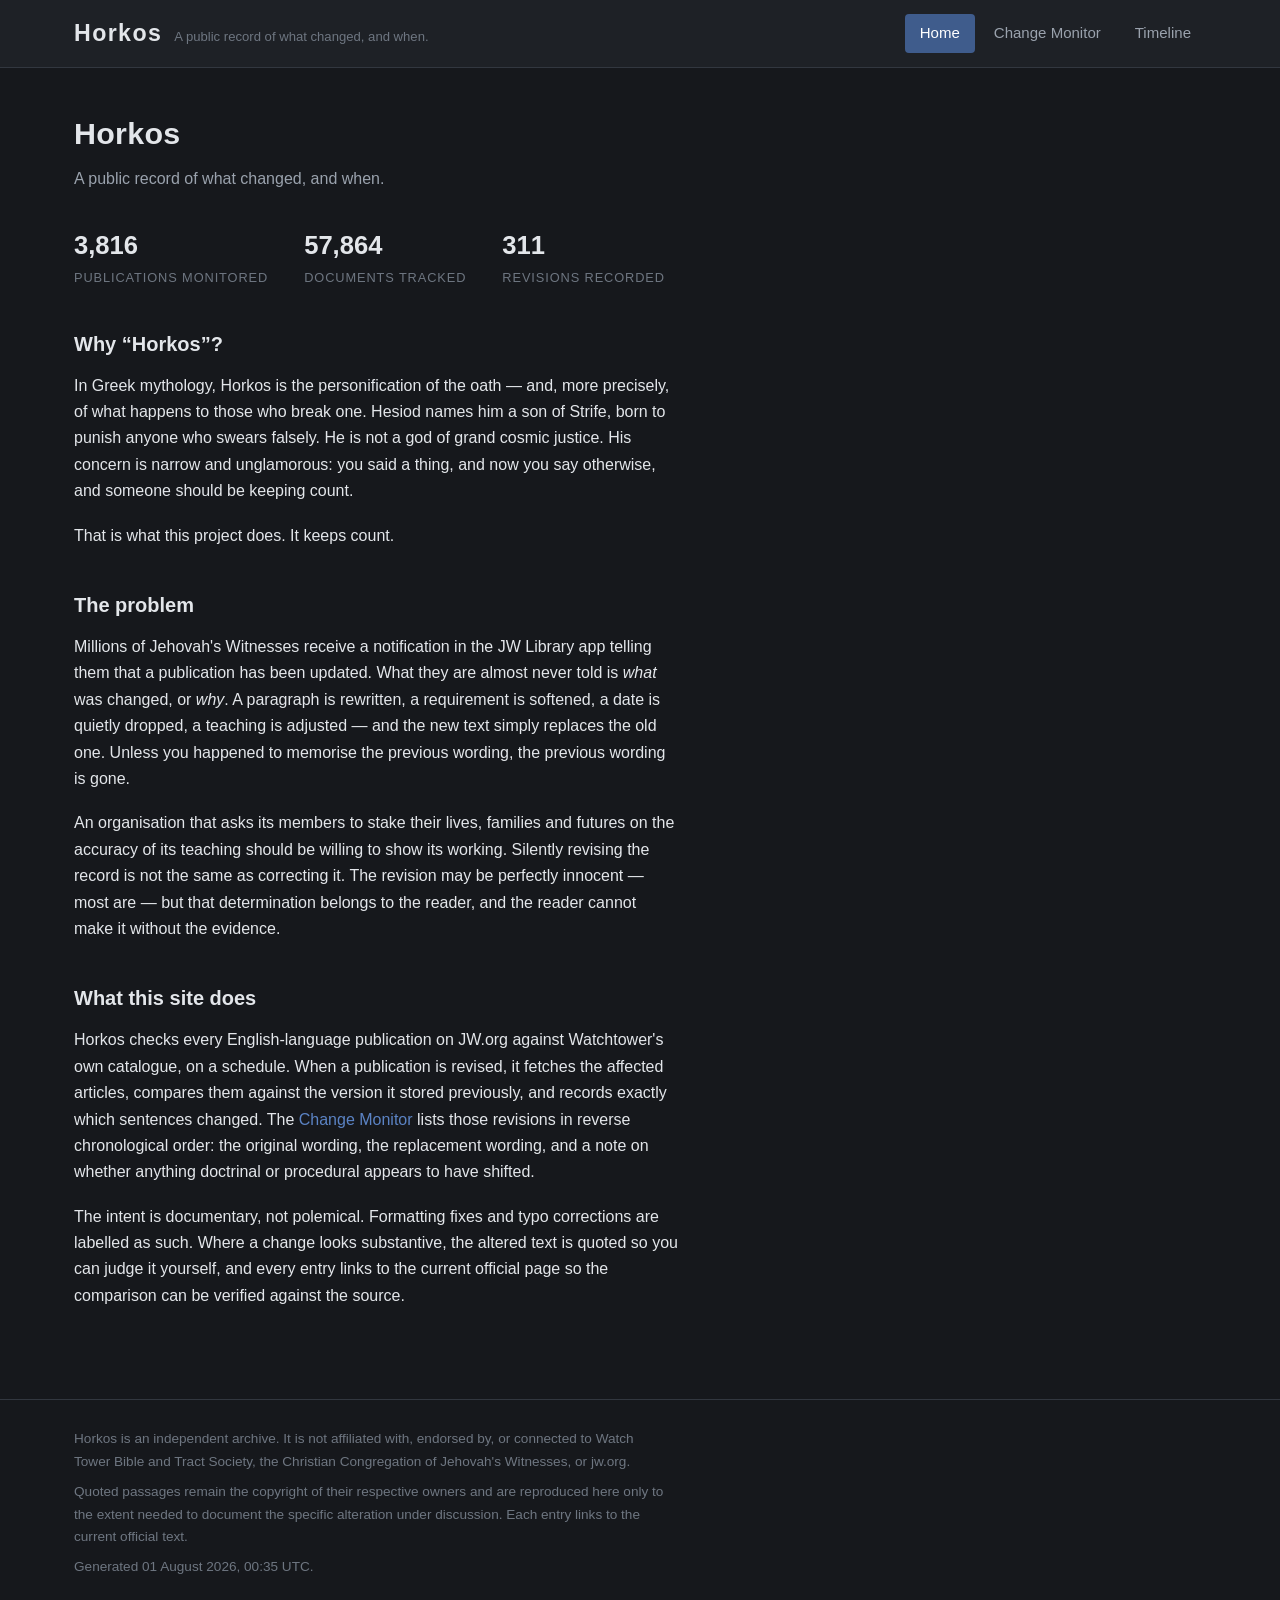
==== index.html @ b57c412e "Publish 2026-08-01 00:35 UTC" ====
<!doctype html>
<html lang="en">
<head>
<meta charset="utf-8">
<meta name="viewport" content="width=device-width, initial-scale=1">
<meta name="robots" content="index, follow">
<title>Home — Horkos</title>
<link rel="stylesheet" href="assets/style.css">
<script>document.documentElement.classList.add('js')</script>
</head>
<body>
<header class="masthead">
  <div class="wrap">
    <div class="brand">
      <span class="name"><a href="index.html">Horkos</a></span>
      <span class="tagline">A public record of what changed, and when.</span>
    </div>
    <nav>
      <ul>
          <li><a href="index.html" class="active">Home</a></li>
          <li><a href="changes.html">Change Monitor</a></li>
          <li><a href="timeline.html">Timeline</a></li>
      </ul>
    </nav>
  </div>
</header>
<main>
  <div class="wrap">

    <h1>Horkos</h1>
    <p class="lede">A public record of what changed, and when.</p>

    <div class="stats">
      <div class="stat"><div class="num">3,816</div>
        <div class="label">Publications monitored</div></div>
      <div class="stat"><div class="num">57,864</div>
        <div class="label">Documents tracked</div></div>
      <div class="stat"><div class="num">311</div>
        <div class="label">Revisions recorded</div></div>
    </div>

    <div class="prose">
      <h2>Why &ldquo;Horkos&rdquo;?</h2>
      <p>In Greek mythology, Horkos is the personification of the oath &mdash;
         and, more precisely, of what happens to those who break one. Hesiod
         names him a son of Strife, born to punish anyone who swears falsely.
         He is not a god of grand cosmic justice. His concern is narrow and
         unglamorous: you said a thing, and now you say otherwise, and someone
         should be keeping count.</p>
      <p>That is what this project does. It keeps count.</p>

      <h2>The problem</h2>
      <p>Millions of Jehovah's Witnesses receive a notification in the JW
         Library app telling them that a publication has been updated. What
         they are almost never told is <em>what</em> was changed, or
         <em>why</em>. A paragraph is rewritten, a requirement is softened, a
         date is quietly dropped, a teaching is adjusted &mdash; and the new
         text simply replaces the old one. Unless you happened to memorise the
         previous wording, the previous wording is gone.</p>
      <p>An organisation that asks its members to stake their lives, families
         and futures on the accuracy of its teaching should be willing to show
         its working. Silently revising the record is not the same as
         correcting it. The revision may be perfectly innocent &mdash; most
         are &mdash; but that determination belongs to the reader, and the
         reader cannot make it without the evidence.</p>

      <h2>What this site does</h2>
      <p>Horkos checks every English-language publication on JW.org against
         Watchtower's own catalogue, on a schedule. When a publication is
         revised, it fetches the affected articles, compares them against the
         version it stored previously, and records exactly which sentences
         changed. The <a href="changes.html">Change Monitor</a> lists those
         revisions in reverse chronological order: the original wording, the
         replacement wording, and a note on whether anything doctrinal or
         procedural appears to have shifted.</p>
      <p>The intent is documentary, not polemical. Formatting fixes and typo
         corrections are labelled as such. Where a change looks substantive,
         the altered text is quoted so you can judge it yourself, and every
         entry links to the current official page so the comparison can be
         verified against the source.</p>
    </div>

  </div>
</main>
<footer>
  <div class="wrap">
    <p>Horkos is an independent archive. It is not affiliated with,
       endorsed by, or connected to Watch Tower Bible and Tract Society, the
       Christian Congregation of Jehovah's Witnesses, or jw.org.</p>
    <p>Quoted passages remain the copyright of their respective owners and are
       reproduced here only to the extent needed to document the specific
       alteration under discussion. Each entry links to the current official
       text.</p>
    <p>Generated 01 August 2026, 00:35 UTC.</p>
  </div>
</footer>
</body>
</html>
---- assets/style.css ----
/* Horkos - dark theme. Palette takes its cues from jw.org's dark mode
   (slate blue on near-black) without reusing any Watchtower mark, wordmark
   or logo: this site documents that organisation, it must never be
   mistakable for it. */
:root {
    --bg:            #16181c;
    --bg-raised:     #1e2126;
    --bg-inset:      #24282e;
    --border:        #32373f;
    --border-strong: #414852;
    --text:          #e3e6ea;
    --text-muted:    #9aa2ad;
    --text-faint:    #6e7681;
    --accent:        #5b83c4;
    --accent-dim:    #3f5c8c;
    --removed:       #d98a8a;
    --removed-bg:    #2a1e1e;
    --added:         #86bd94;
    --added-bg:      #1b2620;
    --flag:          #d4a45c;

    /* Significance ramp: HOT for changes that alter what readers are taught,
       COOL for changes that don't. The hue carries the ordering on its own,
       so the scale reads at a glance without needing to consult the labels -
       but the labels stay, because colour alone would exclude anyone who
       can't distinguish these hues, and this scale is the whole point of the
       page. Each level has a dim companion for the pressed/filled state. */
    --sig-significant:      #e0614c;
    --sig-significant-dim:  #3b201b;
    --sig-notable:          #d4a45c;
    --sig-notable-dim:      #35291a;
    --sig-minor:            #5aa9a0;
    --sig-minor-dim:        #1b302e;
    --sig-none:             #5b83c4;
    --sig-none-dim:         #1e2839;
    --sig-unclassified:     #6e7681;
    --sig-unclassified-dim: #262a30;

    --max-width:     1180px;
}

* { box-sizing: border-box; }

html { -webkit-text-size-adjust: 100%; }

body {
    margin: 0;
    background: var(--bg);
    color: var(--text);
    font-family: "Segoe UI", -apple-system, BlinkMacSystemFont, Roboto,
                 "Helvetica Neue", Arial, sans-serif;
    font-size: 16px;
    line-height: 1.65;
}

a { color: var(--accent); text-decoration: none; }
a:hover { text-decoration: underline; }

.wrap { max-width: var(--max-width); margin: 0 auto; padding: 0 24px; }

/* --- masthead + nav --- */
.masthead {
    border-bottom: 1px solid var(--border);
    background: var(--bg-raised);
    position: sticky;
    top: 0;
    z-index: 10;
}
.masthead .wrap {
    display: flex;
    align-items: center;
    justify-content: space-between;
    gap: 24px;
    flex-wrap: wrap;
    padding-top: 14px;
    padding-bottom: 14px;
}
.brand { display: flex; align-items: baseline; gap: 12px; }
.brand .name {
    font-size: 1.45rem;
    font-weight: 600;
    letter-spacing: 0.06em;
    color: var(--text);
}
.brand .name a { color: inherit; }
.brand .name a:hover { text-decoration: none; color: var(--accent); }
.brand .tagline {
    font-size: 0.82rem;
    color: var(--text-faint);
}
nav ul {
    display: flex;
    gap: 4px;
    list-style: none;
    margin: 0;
    padding: 0;
    flex-wrap: wrap;
}
nav a {
    display: block;
    padding: 7px 15px;
    border-radius: 4px;
    color: var(--text-muted);
    font-size: 0.94rem;
}
nav a:hover { background: var(--bg-inset); color: var(--text); text-decoration: none; }
nav a.active { background: var(--accent-dim); color: #fff; }

/* --- page furniture --- */
main { padding: 40px 0 72px; }
h1 { font-size: 1.9rem; font-weight: 600; margin: 0 0 8px; letter-spacing: 0.01em; }
h2 { font-size: 1.25rem; font-weight: 600; margin: 40px 0 12px; }
.lede { color: var(--text-muted); margin: 0 0 32px; max-width: 68ch; }
.prose { max-width: 68ch; }
.prose p { margin: 0 0 18px; }

.panel {
    background: var(--bg-raised);
    border: 1px solid var(--border);
    border-radius: 6px;
    padding: 22px 26px;
    margin: 0 0 28px;
}

.stats { display: flex; gap: 36px; flex-wrap: wrap; margin: 0 0 32px; }
.stat .num { font-size: 1.6rem; font-weight: 600; color: var(--text); }
.stat .label { font-size: 0.8rem; color: var(--text-faint); text-transform: uppercase;
               letter-spacing: 0.07em; }

/* --- change entries --- */
.change {
    background: var(--bg-raised);
    border: 1px solid var(--border);
    border-radius: 6px;
    margin: 0 0 22px;
    overflow: hidden;
}
.change-head {
    display: flex;
    justify-content: space-between;
    align-items: flex-start;
    gap: 20px;
    flex-wrap: wrap;
    padding: 18px 24px;
    border-bottom: 1px solid var(--border);
    background: var(--bg-inset);
}
.change-title { font-size: 1.08rem; font-weight: 600; margin: 0 0 4px; }
.change-pub { color: var(--text-muted); font-size: 0.9rem; }
.change-pub .sym { color: var(--text-faint); }
.change-meta { text-align: right; font-size: 0.84rem; color: var(--text-faint);
               white-space: nowrap; }
.change-meta .date { color: var(--text-muted); display: block; }

/* Both ends of the change are shown - the edition the wording dates from,
   and the point by which it had been altered. Showing only the latter (as
   this first did) left a reader unable to tell how long the original text
   had stood, which is often the most telling part of a revision. */
.change-meta .date-pair {
    display: inline-flex;
    align-items: baseline;
    justify-content: flex-end;
    gap: 8px;
    flex-wrap: wrap;
    color: var(--text-muted);
}
.change-meta .date-item { white-space: nowrap; }
.change-meta .date-label {
    display: block;
    font-size: 0.72rem;
    letter-spacing: 0.05em;
    text-transform: uppercase;
    color: var(--text-faint);
}
.change-meta .date-arrow { color: var(--text-faint); }

.badges { display: flex; gap: 8px; flex-wrap: wrap; margin-top: 8px; }
.badge {
    display: inline-block;
    padding: 2px 9px;
    border-radius: 3px;
    font-size: 0.74rem;
    letter-spacing: 0.05em;
    text-transform: uppercase;
    border: 1px solid var(--border-strong);
    color: var(--text-muted);
}
.badge.sig-significant  { border-color: var(--sig-significant);  color: var(--sig-significant); }
.badge.sig-notable      { border-color: var(--sig-notable);      color: var(--sig-notable); }
.badge.sig-minor        { border-color: var(--sig-minor);        color: var(--sig-minor); }
.badge.sig-none         { border-color: var(--sig-none);         color: var(--sig-none); }
.badge.sig-unclassified { border-color: var(--sig-unclassified); color: var(--sig-unclassified); }
/* Provenance reads as a quiet qualifier, never as a severity level - it must
   not compete with the significance badge next to it. */
.badge-source {
    border-style: dashed;
    text-transform: none;
    letter-spacing: 0.02em;
}

.change-body { padding: 6px 24px 20px; }

.passage { border-top: 1px solid var(--border); padding: 18px 0 4px; }
.passage:first-child { border-top: none; }
.passage-label {
    font-size: 0.74rem;
    text-transform: uppercase;
    letter-spacing: 0.08em;
    color: var(--text-faint);
    margin-bottom: 10px;
}
.passage ul { list-style: none; margin: 0 0 14px; padding: 0; }
.passage li {
    position: relative;
    padding: 9px 14px 9px 34px;
    margin: 0 0 6px;
    border-radius: 4px;
    border-left: 3px solid transparent;
}
.passage li::before {
    position: absolute;
    left: 12px;
    top: 9px;
    font-weight: 700;
}
.side-label {
    font-size: 0.74rem;
    text-transform: uppercase;
    letter-spacing: 0.08em;
    margin: 0 0 6px;
}
.before .side-label { color: var(--removed); }
.after  .side-label { color: var(--added); }
.before li { background: var(--removed-bg); border-left-color: var(--removed); }
.before li::before { content: "\2212"; color: var(--removed); }
.after  li { background: var(--added-bg); border-left-color: var(--added); }
.after  li::before { content: "+"; color: var(--added); }
.truncated { font-size: 0.8rem; color: var(--text-faint); font-style: italic; }

.implications {
    margin-top: 16px;
    padding: 14px 18px;
    background: var(--bg-inset);
    border-left: 3px solid var(--accent-dim);
    border-radius: 0 4px 4px 0;
}
.implications .imp-label {
    font-size: 0.74rem;
    text-transform: uppercase;
    letter-spacing: 0.08em;
    color: var(--text-faint);
    margin-bottom: 6px;
}
.implications p { margin: 0; color: var(--text-muted); }
.imp-draft {
    display: inline-block;
    margin-left: 8px;
    padding: 1px 7px;
    border: 1px solid var(--border-strong);
    border-radius: 3px;
    font-size: 0.68rem;
    color: var(--text-faint);
    letter-spacing: 0.04em;
}

.empty {
    text-align: center;
    padding: 64px 24px;
    color: var(--text-muted);
    border: 1px dashed var(--border-strong);
    border-radius: 6px;
}
.empty .big { font-size: 1.15rem; color: var(--text); margin-bottom: 10px; }

/* --- filters --- */
.filters {
    background: var(--bg-raised);
    border: 1px solid var(--border);
    border-radius: 6px;
    padding: 16px 20px;
    margin: 0 0 24px;
    display: flex;
    gap: 28px;
    flex-wrap: wrap;
    align-items: flex-end;
}
.filter-group { display: flex; flex-direction: column; gap: 8px; }
.filter-label {
    font-size: 0.72rem;
    text-transform: uppercase;
    letter-spacing: 0.08em;
    color: var(--text-faint);
}
.pills { display: flex; gap: 6px; flex-wrap: wrap; }
.pill {
    cursor: pointer;
    user-select: none;
    padding: 5px 13px;
    border-radius: 14px;
    border: 1px solid var(--border-strong);
    background: transparent;
    color: var(--text-muted);
    font-size: 0.84rem;
    font-family: inherit;
    line-height: 1.4;
    transition: background 0.12s, color 0.12s, border-color 0.12s;
}
.pill:hover { border-color: var(--accent); color: var(--text); }
.pill[aria-pressed="true"] {
    background: var(--accent-dim);
    border-color: var(--accent);
    color: #fff;
}

/* Significance pills carry their level's hue in BOTH states, so the ramp is
   readable whether a level is currently included or excluded. Source pills
   deliberately keep the neutral accent styling above - provenance is not a
   severity, and colouring it on the same scale would imply it is. */
.pill[data-sig="significant"]  { border-color: var(--sig-significant);  color: var(--sig-significant); }
.pill[data-sig="notable"]      { border-color: var(--sig-notable);      color: var(--sig-notable); }
.pill[data-sig="minor"]        { border-color: var(--sig-minor);        color: var(--sig-minor); }
.pill[data-sig="none"]         { border-color: var(--sig-none);         color: var(--sig-none); }
.pill[data-sig="unclassified"] { border-color: var(--sig-unclassified); color: var(--sig-unclassified); }

.pill[data-sig]:hover { color: var(--text); }

.pill[data-sig="significant"][aria-pressed="true"]  { background: var(--sig-significant-dim);  color: var(--sig-significant); }
.pill[data-sig="notable"][aria-pressed="true"]      { background: var(--sig-notable-dim);      color: var(--sig-notable); }
.pill[data-sig="minor"][aria-pressed="true"]        { background: var(--sig-minor-dim);        color: var(--sig-minor); }
.pill[data-sig="none"][aria-pressed="true"]         { background: var(--sig-none-dim);         color: var(--sig-none); }
.pill[data-sig="unclassified"][aria-pressed="true"] { background: var(--sig-unclassified-dim); color: var(--sig-unclassified); }

/* An excluded level is dimmed rather than recoloured, so "off" never reads
   as a different severity. */
.pill[data-sig][aria-pressed="false"] { opacity: 0.45; }
select.period {
    background: var(--bg-inset);
    color: var(--text);
    border: 1px solid var(--border-strong);
    border-radius: 4px;
    padding: 6px 10px;
    font-size: 0.9rem;
    font-family: inherit;
}
select.period:hover { border-color: var(--accent); }
.filter-count {
    margin-left: auto;
    font-size: 0.85rem;
    color: var(--text-faint);
    padding-bottom: 6px;
}
.no-match { display: none; }
.no-match.show { display: block; }

/* Without JavaScript the filter controls do nothing, so hide them rather
   than present dead UI. Everything stays visible, which is the correct
   degraded state for an archive. */
.filters, .filter-count { display: none; }
.js .filters { display: flex; }
.js .filter-count { display: block; }

.demo-banner {
    background: #3a2e14;
    border: 1px solid var(--flag);
    color: #f0d9a8;
    border-radius: 5px;
    padding: 12px 18px;
    margin: 0 0 28px;
    font-size: 0.92rem;
}

footer {
    border-top: 1px solid var(--border);
    padding: 28px 0 40px;
    color: var(--text-faint);
    font-size: 0.85rem;
}
footer p { margin: 0 0 8px; max-width: 78ch; }

@media (max-width: 700px) {
    .masthead .wrap { padding-top: 12px; padding-bottom: 12px; }
    .change-head { flex-direction: column; }
    .change-meta { text-align: left; white-space: normal; }
    .change-meta .date-pair { justify-content: flex-start; }
    .stats { gap: 24px; }
}

/* --- timeline ---
   Card-based, not dot-plus-floating-label: every event renders as a
   bounded box with its own clipped (ellipsis) text, so nothing can ever
   visually overlap regardless of zoom level - the box's width IS the
   overlap-avoidance unit, unlike free-floating SVG text next to a point
   marker. Lanes stack cards that would otherwise collide (see
   TIMELINE_SCRIPT's assignLanes()). Inspired by historicaltimeline.online's
   approach of rendering real info cards on the timeline itself rather than
   tiny markers. */
.tl-toolbar {
    display: flex;
    flex-direction: column;
    gap: 12px;
    margin: 0 0 16px;
}
.tl-toolbar-row {
    display: flex;
    justify-content: space-between;
    align-items: center;
    gap: 16px;
    flex-wrap: wrap;
}
.tl-basis-toggle {
    display: inline-flex;
    border: 1px solid var(--border-strong);
    border-radius: 6px;
    overflow: hidden;
}
.tl-basis-btn {
    cursor: pointer;
    padding: 7px 16px;
    border: none;
    background: transparent;
    color: var(--text-muted);
    font-size: 0.86rem;
    font-family: inherit;
}
.tl-mode-btn {
    cursor: pointer;
    padding: 7px 16px;
    border: none;
    background: transparent;
    color: var(--text-muted);
    font-size: 0.86rem;
    font-family: inherit;
}
.tl-basis-btn + .tl-basis-btn,
.tl-mode-btn + .tl-mode-btn { border-left: 1px solid var(--border-strong); }
.tl-basis-btn[aria-pressed="true"],
.tl-mode-btn[aria-pressed="true"] { background: var(--accent-dim); color: #fff; }
.tl-basis-btn:hover:not([aria-pressed="true"]),
.tl-mode-btn:hover:not([aria-pressed="true"]) { background: var(--bg-inset); color: var(--text); }

.tl-zoom-controls { display: flex; gap: 6px; align-items: center; }
.tl-zoom-controls button {
    cursor: pointer;
    min-width: 34px;
    padding: 6px 10px;
    border-radius: 4px;
    border: 1px solid var(--border-strong);
    background: var(--bg-inset);
    color: var(--text-muted);
    font-size: 0.9rem;
    font-family: inherit;
}
.tl-zoom-controls button:hover { border-color: var(--accent); color: var(--text); }

/* --- tags (colour-coded; a sub-tag's --tag-color is a lighter shade of
   the same hue as its parent, computed server-side by timeline_db.tag_color()
   so the "family resemblance" holds without any manual colour picking) --- */
/* Two filter axes - WHEN (hierarchical time periods) and WHAT ABOUT (flat
   cross-cutting topics) - but only ONE is active at a time. Combining them
   was tried and rejected as confusing: with AND semantics an event lacking
   any topic tag vanished the moment topic filtering was touched, and with
   OR semantics the topic pills appeared to do nothing. A hard mode switch
   makes each axis mean exactly one thing. See visibleEvents(). */
.tl-tag-groups { display: flex; flex-direction: column; gap: 10px; }
.tl-tag-group { display: flex; align-items: baseline; gap: 12px; flex-wrap: wrap; }
.tl-tag-group[hidden] { display: none; }
.tl-tag-group-label {
    flex: 0 0 84px;
    font-size: 0.72rem;
    text-transform: uppercase;
    letter-spacing: 0.08em;
    color: var(--text-faint);
}
.tl-bulk { display: flex; gap: 6px; margin-left: 4px; }
.tl-bulk button {
    cursor: pointer;
    padding: 4px 10px;
    border-radius: 4px;
    border: 1px dashed var(--border-strong);
    background: transparent;
    color: var(--text-faint);
    font-size: 0.76rem;
    font-family: inherit;
}
.tl-bulk button:hover { border-style: solid; border-color: var(--accent); color: var(--text); }
.tl-tags { display: flex; gap: 8px; flex-wrap: wrap; flex: 1 1 0; }
/* Depth indent makes the time hierarchy legible without a tree widget. */
.tl-tag-depth-1 { margin-left: 10px; font-size: 0.78rem; }
.tl-tag-depth-2 { margin-left: 20px; font-size: 0.74rem; }
/* Topic pills are squared off so they never read as part of the time tree,
   even where a hue lands close to one of the era colours. */
.tl-tag-topic { border-radius: 4px; }
.tl-tag-topic::before { border-radius: 2px; }
.tl-tag-pill {
    --tag-color: var(--accent);
    cursor: pointer;
    user-select: none;
    display: inline-flex;
    align-items: center;
    gap: 7px;
    padding: 5px 13px 5px 10px;
    border-radius: 14px;
    border: 1px solid var(--tag-color);
    background: transparent;
    color: var(--text-muted);
    font-size: 0.84rem;
    font-family: inherit;
    line-height: 1.4;
    transition: background 0.12s, color 0.12s;
}
.tl-tag-pill::before {
    content: "";
    width: 8px;
    height: 8px;
    border-radius: 50%;
    background: var(--tag-color);
    flex-shrink: 0;
}
.tl-tag-pill:hover:not(:disabled) { color: var(--text); }
.tl-tag-pill[aria-pressed="true"] { background: var(--tag-color); color: #fff; }
.tl-tag-pill:disabled { opacity: 0.4; cursor: not-allowed; }

/* Scholarly-status badge. 'contested' is deliberately distinct from
   'mythical': one means the field disagrees, the other means the field says
   it didn't happen (and those events are simply absent from the
   historical-critical view - see inBasis()). */
.tl-hist-badge {
    display: inline-block;
    padding: 2px 9px;
    border-radius: 3px;
    font-size: 0.7rem;
    text-transform: uppercase;
    letter-spacing: 0.05em;
    white-space: nowrap;
}
.tl-hist-contested { border: 1px dashed var(--flag); color: var(--flag); }
.tl-hist-mythical { border: 1px dashed var(--removed); color: var(--removed); }

.tl-tag-badge {
    --tag-color: var(--accent);
    display: inline-block;
    padding: 2px 9px;
    border-radius: 3px;
    font-size: 0.7rem;
    text-transform: uppercase;
    letter-spacing: 0.05em;
    border: 1px solid var(--tag-color);
    color: var(--tag-color);
    white-space: nowrap;
}

/* --- frame: sits in normal document flow directly below the toolbar (per
   feedback - an earlier version pinned the whole thing to the bottom of
   the *viewport*, which wasn't what was wanted). The axis line ITSELF is
   what's pinned to the bottom, but only within this frame's own fixed
   height - cards stack in lanes growing upward from it. Because the frame
   has a fixed height, only so many lanes fit; see fittingEvents(). */
.tl-canvas-wrap {
    position: relative;
    height: 560px;
    background: var(--bg-raised);
    border: 1px solid var(--border);
    border-radius: 8px;
    margin: 0 0 24px;
    overflow: hidden;
    touch-action: none;
    user-select: none;
    cursor: grab;
}
.tl-canvas-wrap.dragging { cursor: grabbing; }
.tl-track { position: relative; width: 100%; height: 100%; }

.tl-axis { position: absolute; left: 0; right: 0; border-top: 1px solid var(--border-strong); }
.tl-tick { position: absolute; width: 1px; background: var(--border); }
/* Bigger/bold/blue per feedback - the previous 11px faint-grey ticks were
   hard to read against the dark background. */
.tl-tick-label {
    position: absolute;
    font-size: 13px;
    font-weight: 700;
    color: var(--accent);
    transform: translateX(-50%);
    white-space: nowrap;
}
.tl-today-line { position: absolute; top: 0; border-left: 1px dashed var(--accent-dim); }
.tl-empty-msg {
    position: absolute;
    top: 50%;
    left: 50%;
    transform: translate(-50%, -50%);
    color: var(--text-muted);
    font-size: 0.9rem;
    white-space: nowrap;
    text-align: center;
}
.tl-declutter-hint {
    position: absolute;
    top: 6px;
    right: 4px;
    font-size: 0.72rem;
    color: var(--text-faint);
    font-style: italic;
}

/* Faint line from a card down to its true position on the axis - this,
   not text-overlap avoidance alone, is what makes a card's vertical
   stacking offset legible: the connector is what says "this card belongs
   HERE", even though the card itself floats well above the axis line. */
.tl-connector {
    position: absolute;
    z-index: 1;
    width: 1px;
    background: var(--border-strong);
    opacity: 0.35;
    pointer-events: none;
}
.tl-connector.active { opacity: 1; background: var(--tag-color, var(--accent)); width: 2px; }

/* The axis-level marker only appears for the hovered/selected event - a
   dot for a point event, a thicker horizontal bar for a period - so the
   axis itself stays uncluttered until the user is actually looking at
   something specific. */
.tl-axis-dot {
    position: absolute;
    width: 9px; height: 9px;
    border-radius: 50%;
    background: var(--tag-color, var(--accent));
    transform: translate(-50%, -50%);
    pointer-events: none;
}
.tl-axis-bar {
    position: absolute;
    height: 4px;
    border-radius: 2px;
    background: var(--tag-color, var(--accent));
    transform: translateY(-50%);
    pointer-events: none;
}

.tl-card {
    --tag-color: var(--accent);
    position: absolute;
    z-index: 2;
    display: flex;
    flex-direction: column;
    justify-content: center;
    gap: 2px;
    padding: 5px 10px 5px 9px;
    border-radius: 5px;
    background: var(--bg-inset);
    border: 1px solid var(--border-strong);
    border-left: 4px solid var(--tag-color);
    cursor: pointer;
    overflow: hidden;
}
.tl-card:hover { border-color: var(--tag-color); background: var(--bg-raised); }
.tl-card:focus-visible { outline: 2px solid var(--tag-color); outline-offset: 1px; }
.tl-card.selected { background: var(--bg-raised); outline: 2px solid var(--tag-color); }
.tl-card.circa { border-left-style: dashed; }
.tl-card-title {
    font-size: 0.8rem;
    font-weight: 700;
    line-height: 1.15;
    color: var(--text);
    white-space: nowrap;
}
.tl-card-year {
    font-size: 0.7rem;
    line-height: 1.15;
    color: var(--text-faint);
    font-variant-numeric: tabular-nums;
    white-space: nowrap;
}

/* --- detail panel: appears only once an event card is clicked. This IS
   the primary way to read an event's side-by-side comparison when JS is
   active - there is no permanently-visible list competing with the
   timeline for attention (see .tl-list below). --- */
.tl-detail-panel {
    background: var(--bg-raised);
    border: 1px solid var(--border);
    border-radius: 8px;
    margin: 0 0 24px;
    overflow: hidden;
}
.tl-detail-head {
    padding: 16px 22px;
    background: var(--bg-inset);
    border-bottom: 1px solid var(--border);
}
.tl-detail-title { font-size: 1.1rem; font-weight: 600; margin: 0 0 4px; }
.tl-detail-date {
    color: var(--text-faint);
    font-size: 0.86rem;
    font-variant-numeric: tabular-nums;
}
.tl-detail-tags { display: flex; gap: 6px; flex-wrap: wrap; margin-top: 10px; }
.tl-detail-body { display: grid; grid-template-columns: 1fr 1fr; }
.tl-col { padding: 16px 20px; }
.tl-col-jw { border-right: 1px solid var(--border); }
.tl-col-label {
    font-size: 0.72rem;
    text-transform: uppercase;
    letter-spacing: 0.08em;
    color: var(--text-faint);
    margin-bottom: 8px;
}
.tl-col p { margin: 0 0 10px; color: var(--text-muted); }
.tl-col .tl-links { margin: 0 0 4px; }
.tl-col .tl-links a { font-size: 0.86rem; }
.tl-col .tl-no-source { font-size: 0.86rem; font-style: italic; color: var(--text-faint); }

/* --- no-JS fallback: a plain accessible list, native <details>/<summary>
   click-to-expand, zero JavaScript required. This is what a no-JS visitor
   sees INSTEAD of the canvas+panel above, not alongside it. --- */
.tl-list { list-style: none; margin: 0; padding: 0; }
.tl-event {
    background: var(--bg-raised);
    border: 1px solid var(--border);
    border-radius: 6px;
    margin: 0 0 10px;
    overflow: hidden;
}
.tl-event[open] { border-color: var(--border-strong); }
.tl-event summary {
    cursor: pointer;
    list-style: none;
    display: flex;
    align-items: baseline;
    gap: 14px;
    padding: 14px 20px;
    background: var(--bg-inset);
}
.tl-event summary::-webkit-details-marker { display: none; }
.tl-event summary::marker { content: ""; }
.tl-event-date {
    font-variant-numeric: tabular-nums;
    color: var(--text-faint);
    font-size: 0.86rem;
    white-space: nowrap;
    min-width: 7ch;
}
.tl-event-title { font-weight: 600; flex: 1 1 auto; }
.tl-event-tags { display: flex; gap: 6px; flex-wrap: wrap; }
.tl-event-body {
    display: grid;
    grid-template-columns: 1fr 1fr;
    gap: 0;
    border-top: 1px solid var(--border);
}

@media (max-width: 700px) {
    .tl-detail-body, .tl-event-body { grid-template-columns: 1fr; }
    .tl-col-jw { border-right: none; border-bottom: 1px solid var(--border); }
    .tl-canvas-wrap { height: 420px; }
}

/* Without JS the frame/toolbar/detail-panel are unusable (no zoom/pan,
   nothing to click into), so hide them and show only the accessible
   chronological list - same degrade-gracefully pattern as .filters in the
   Change Monitor. With JS active it's the reverse: the list is hidden
   entirely and the frame becomes the salient feature on the page, with the
   detail panel appearing only once a card is clicked (it also starts
   `hidden` via its HTML attribute, independent of this JS toggle). */
.tl-toolbar, .tl-canvas-wrap { display: none; }
.js .tl-toolbar { display: flex; }
.js .tl-canvas-wrap { display: block; }
.js .tl-list { display: none; }
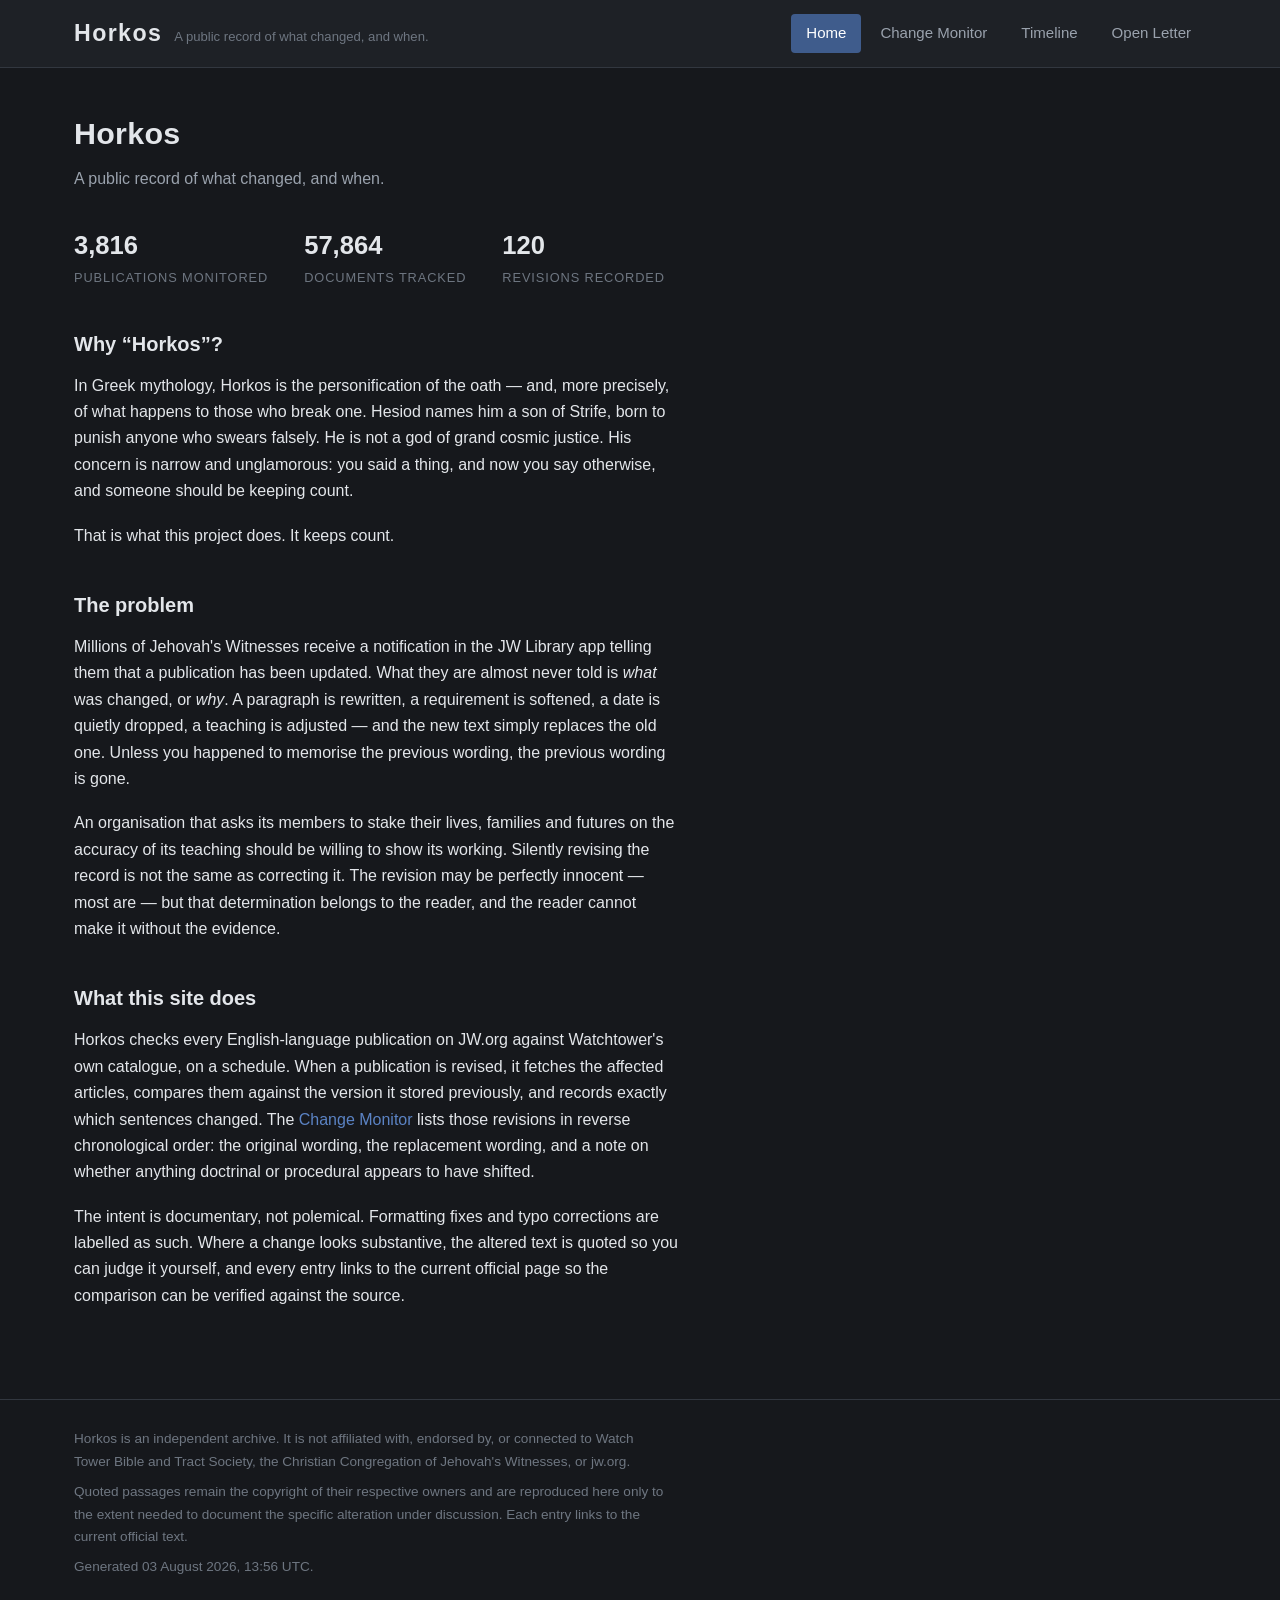
==== commit 1eeac47b: "Publish 2026-08-03 13:56 UTC" ====
--- a/index.html
+++ b/index.html
@@ -20,6 +20,7 @@
           <li><a href="index.html" class="active">Home</a></li>
           <li><a href="changes.html">Change Monitor</a></li>
           <li><a href="timeline.html">Timeline</a></li>
+          <li><a href="openletter.html">Open Letter</a></li>
       </ul>
     </nav>
   </div>
@@ -35,7 +36,7 @@
         <div class="label">Publications monitored</div></div>
       <div class="stat"><div class="num">57,864</div>
         <div class="label">Documents tracked</div></div>
-      <div class="stat"><div class="num">311</div>
+      <div class="stat"><div class="num">120</div>
         <div class="label">Revisions recorded</div></div>
     </div>
 
@@ -91,7 +92,7 @@
        reproduced here only to the extent needed to document the specific
        alteration under discussion. Each entry links to the current official
        text.</p>
-    <p>Generated 01 August 2026, 00:35 UTC.</p>
+    <p>Generated 03 August 2026, 13:56 UTC.</p>
   </div>
 </footer>
 </body>
--- a/assets/style.css
+++ b/assets/style.css
@@ -252,6 +252,21 @@
     margin-bottom: 6px;
 }
 .implications p { margin: 0; color: var(--text-muted); }
+/* The reviewed counterpart of .imp-draft. A reader should be able to tell at
+   a glance which notes a person actually read and which a rule produced, so
+   both states are labelled rather than only the machine one - an unlabelled
+   note would otherwise be ambiguous between "reviewed" and "not yet tagged". */
+.imp-reviewed {
+    display: inline-block;
+    margin-left: 8px;
+    padding: 1px 7px;
+    border: 1px solid var(--sig-minor);
+    border-radius: 3px;
+    font-size: 0.68rem;
+    color: var(--sig-minor);
+    letter-spacing: 0.04em;
+    text-transform: uppercase;
+}
 .imp-draft {
     display: inline-block;
     margin-left: 8px;
@@ -766,3 +781,91 @@
 .js .tl-toolbar { display: flex; }
 .js .tl-canvas-wrap { display: block; }
 .js .tl-list { display: none; }
+
+/* --- open letter ------------------------------------------------------- */
+/* The letter is a single column of prose. It reuses .prose for measure and
+   paragraph rhythm, and adds only what prose lacks: headings below h2,
+   blockquotes, lists, a callout box, and the citation apparatus. */
+.ol-meta {
+    color: var(--text-faint);
+    font-size: 0.86rem;
+    margin: 0 0 28px;
+    max-width: 68ch;
+}
+.ol-meta strong { color: var(--text-muted); font-weight: 600; }
+
+.ol-note {
+    max-width: 68ch;
+    background: var(--bg-raised);
+    border: 1px solid var(--border);
+    border-left: 3px solid var(--accent);
+    border-radius: 4px;
+    padding: 16px 20px;
+    margin: 0 0 32px;
+    font-size: 0.92rem;
+    color: var(--text-muted);
+}
+.ol-note p { margin: 0 0 12px; }
+.ol-note p:last-child { margin: 0; }
+
+.prose h3 {
+    font-size: 1.02rem;
+    font-weight: 600;
+    margin: 28px 0 10px;
+    color: var(--text);
+}
+.prose ul, .prose ol { margin: 0 0 18px; padding-left: 22px; }
+.prose li { margin: 0 0 10px; }
+.prose blockquote {
+    margin: 0 0 18px;
+    padding: 2px 0 2px 18px;
+    border-left: 2px solid var(--border);
+    color: var(--text-muted);
+    font-style: italic;
+}
+.prose blockquote cite {
+    display: block;
+    margin-top: 8px;
+    font-style: normal;
+    font-size: 0.85rem;
+    color: var(--text-faint);
+}
+
+/* Scripture is set apart from the legal argument on purpose - it is an
+   appeal to the addressee's own stated standard, not a source of law. */
+.ol-scripture {
+    max-width: 68ch;
+    border-left: 2px solid var(--accent-dim);
+    padding: 2px 0 2px 18px;
+    margin: 0 0 18px;
+    color: var(--text-muted);
+}
+.ol-scripture cite {
+    display: block;
+    margin-top: 6px;
+    font-style: normal;
+    font-size: 0.85rem;
+    color: var(--text-faint);
+}
+
+/* Superscript citation markers. Kept as real links so the no-JS and
+   printed versions both resolve. */
+a.ol-ref {
+    font-size: 0.72em;
+    vertical-align: super;
+    line-height: 0;
+    padding: 0 1px;
+    text-decoration: none;
+}
+a.ol-ref::before { content: "["; }
+a.ol-ref::after  { content: "]"; }
+
+.ol-cites {
+    max-width: 78ch;
+    font-size: 0.86rem;
+    color: var(--text-muted);
+    padding-left: 24px;
+}
+.ol-cites li { margin: 0 0 10px; }
+.ol-cites li:target { background: var(--bg-inset); border-radius: 3px; }
+.ol-cites .ol-cite-note { color: var(--text-faint); }
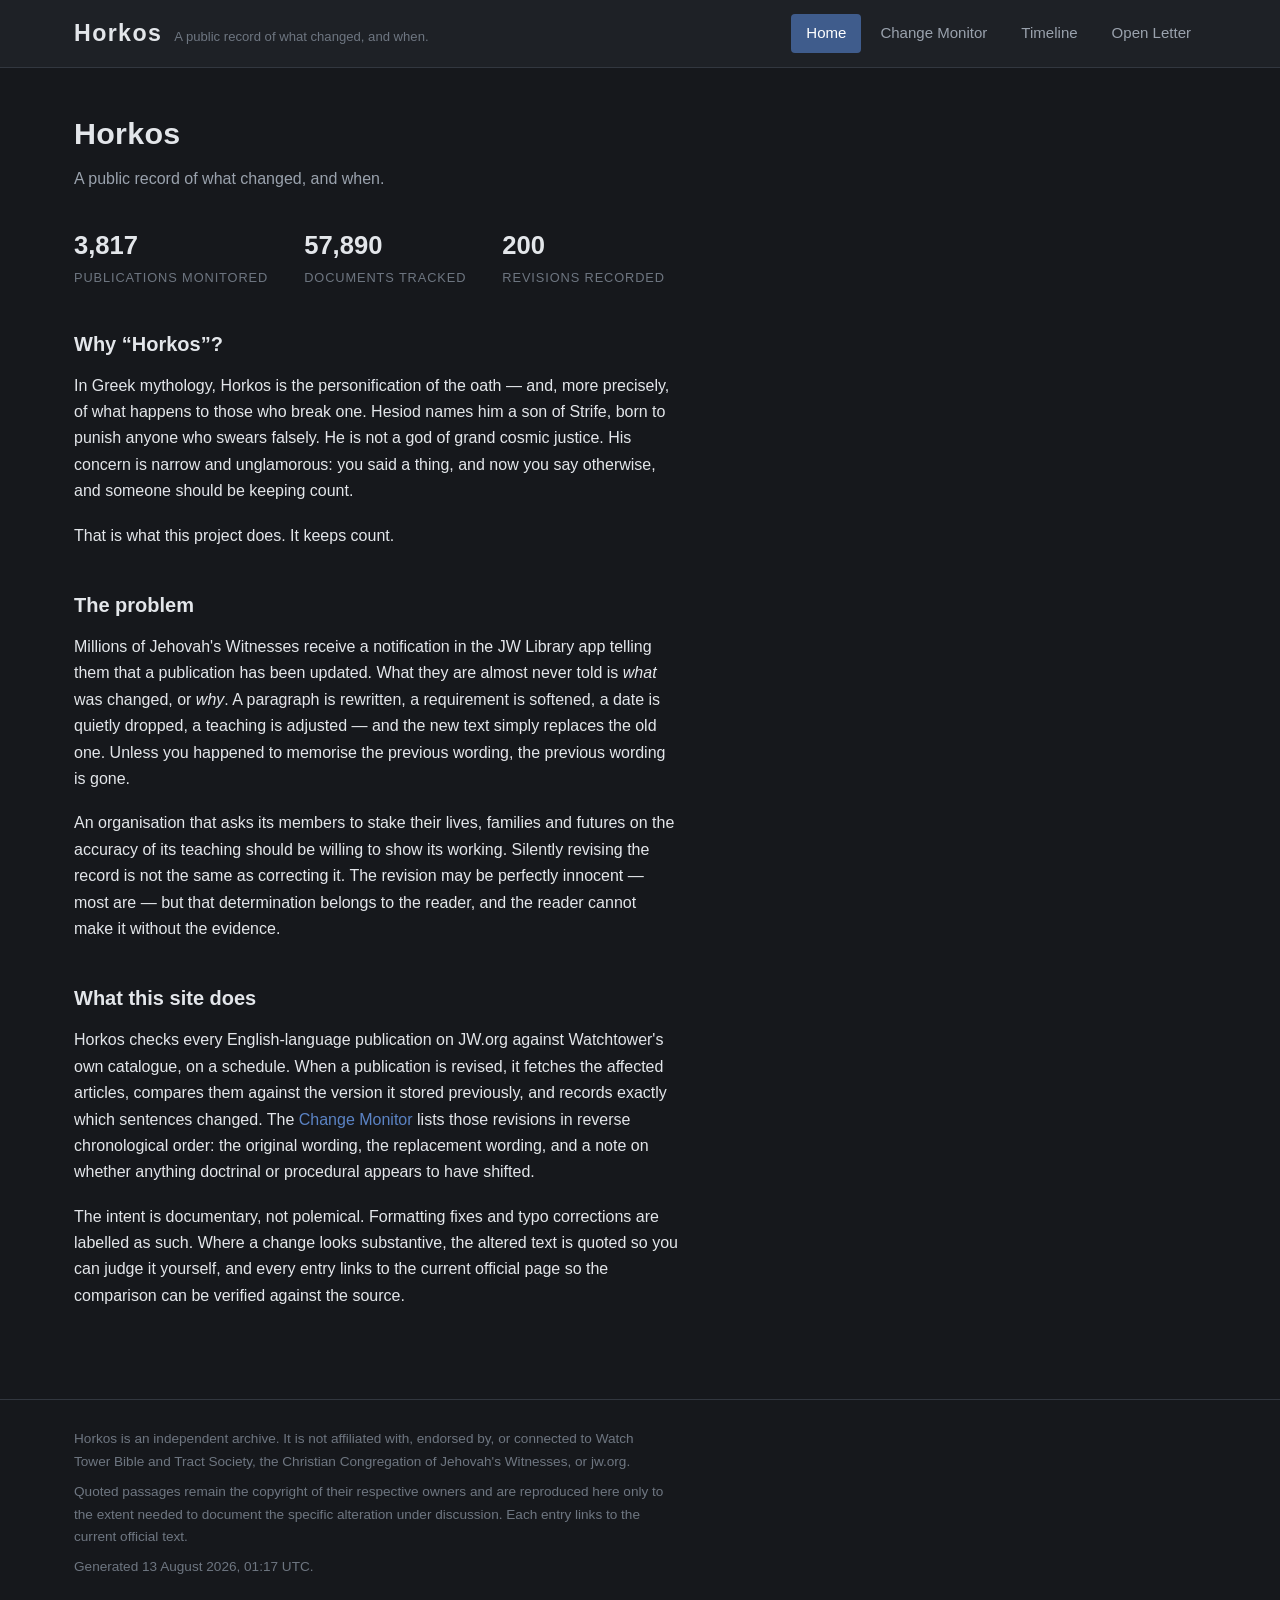
==== commit a9f8ee37: "Publish 2026-08-13 01:17 UTC" ====
--- a/index.html
+++ b/index.html
@@ -32,11 +32,11 @@
     <p class="lede">A public record of what changed, and when.</p>
 
     <div class="stats">
-      <div class="stat"><div class="num">3,816</div>
+      <div class="stat"><div class="num">3,817</div>
         <div class="label">Publications monitored</div></div>
-      <div class="stat"><div class="num">57,864</div>
+      <div class="stat"><div class="num">57,890</div>
         <div class="label">Documents tracked</div></div>
-      <div class="stat"><div class="num">120</div>
+      <div class="stat"><div class="num">200</div>
         <div class="label">Revisions recorded</div></div>
     </div>
 
@@ -92,7 +92,7 @@
        reproduced here only to the extent needed to document the specific
        alteration under discussion. Each entry links to the current official
        text.</p>
-    <p>Generated 03 August 2026, 13:56 UTC.</p>
+    <p>Generated 13 August 2026, 01:17 UTC.</p>
   </div>
 </footer>
 </body>
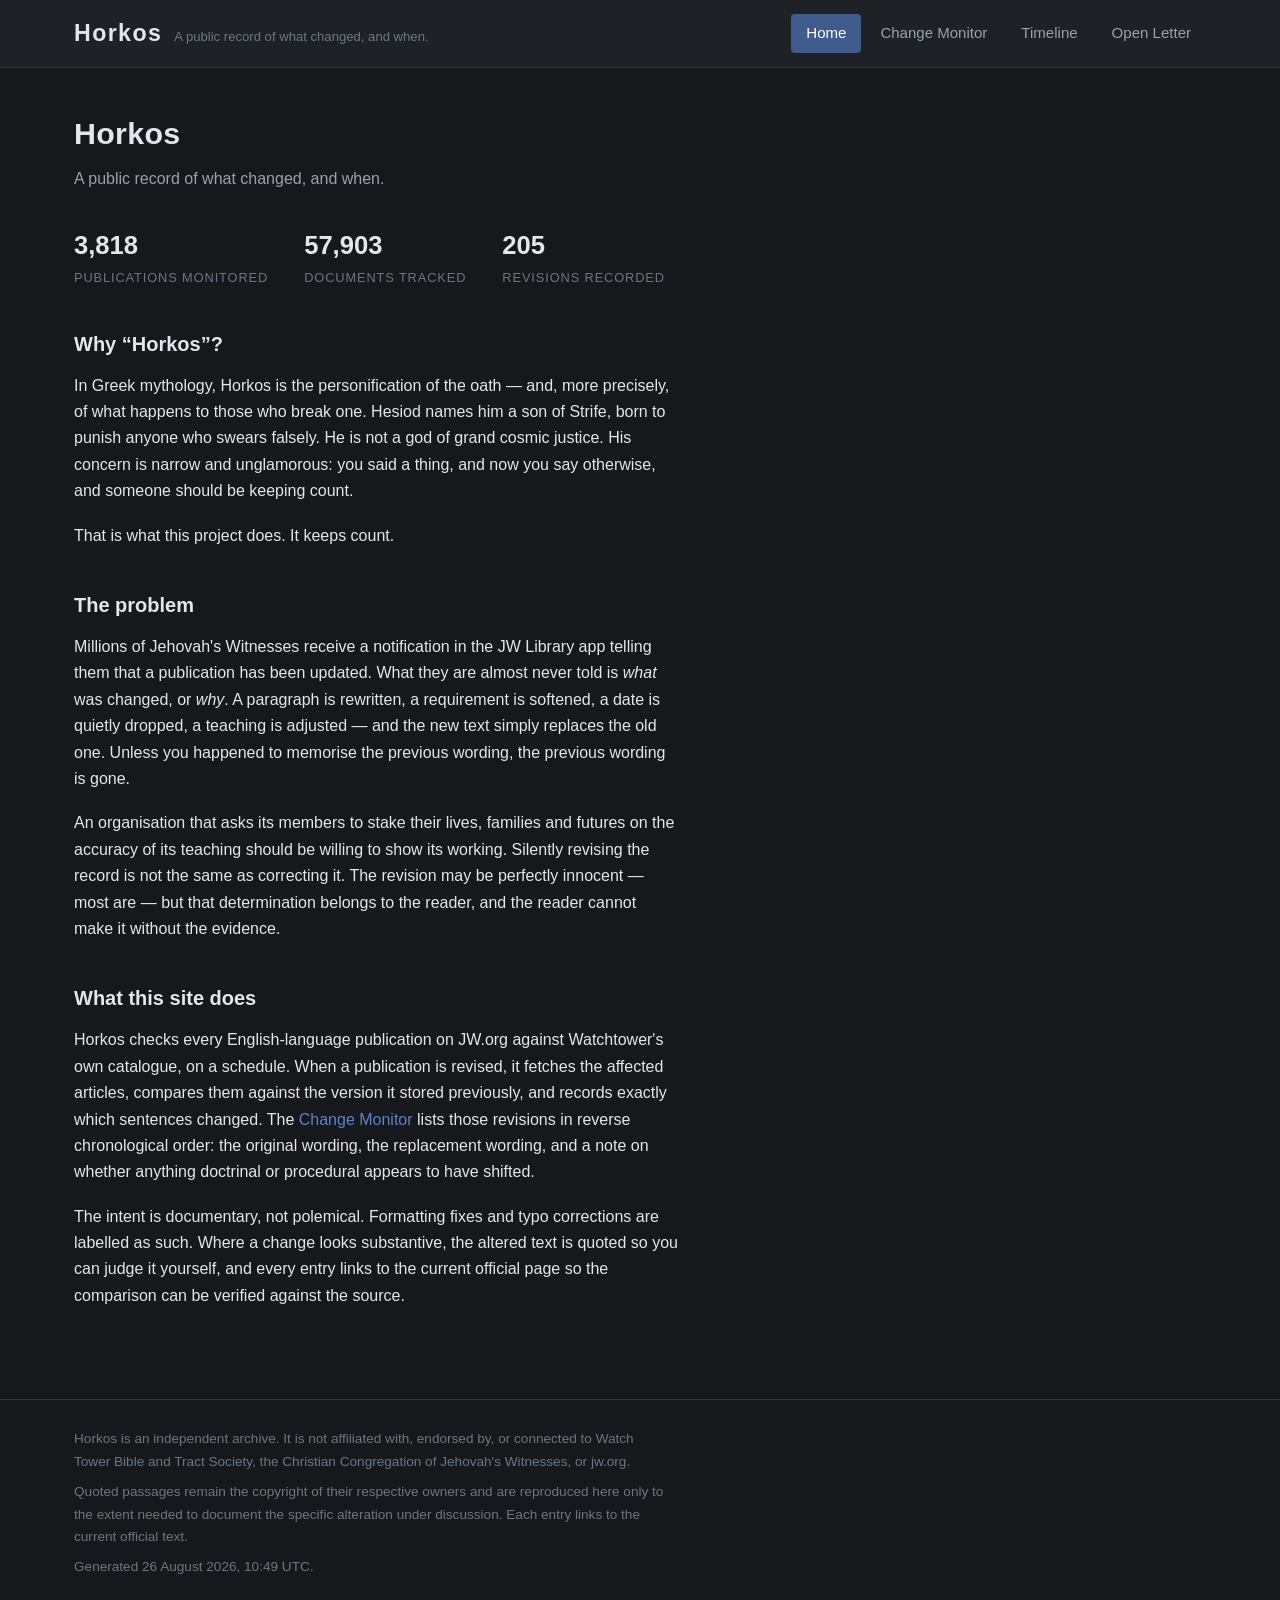
==== commit a5dd3c09: "Publish 2026-08-26 10:49 UTC" ====
--- a/index.html
+++ b/index.html
@@ -32,11 +32,11 @@
     <p class="lede">A public record of what changed, and when.</p>
 
     <div class="stats">
-      <div class="stat"><div class="num">3,817</div>
+      <div class="stat"><div class="num">3,818</div>
         <div class="label">Publications monitored</div></div>
-      <div class="stat"><div class="num">57,890</div>
+      <div class="stat"><div class="num">57,903</div>
         <div class="label">Documents tracked</div></div>
-      <div class="stat"><div class="num">200</div>
+      <div class="stat"><div class="num">205</div>
         <div class="label">Revisions recorded</div></div>
     </div>
 
@@ -92,7 +92,7 @@
        reproduced here only to the extent needed to document the specific
        alteration under discussion. Each entry links to the current official
        text.</p>
-    <p>Generated 13 August 2026, 01:17 UTC.</p>
+    <p>Generated 26 August 2026, 10:49 UTC.</p>
   </div>
 </footer>
 </body>
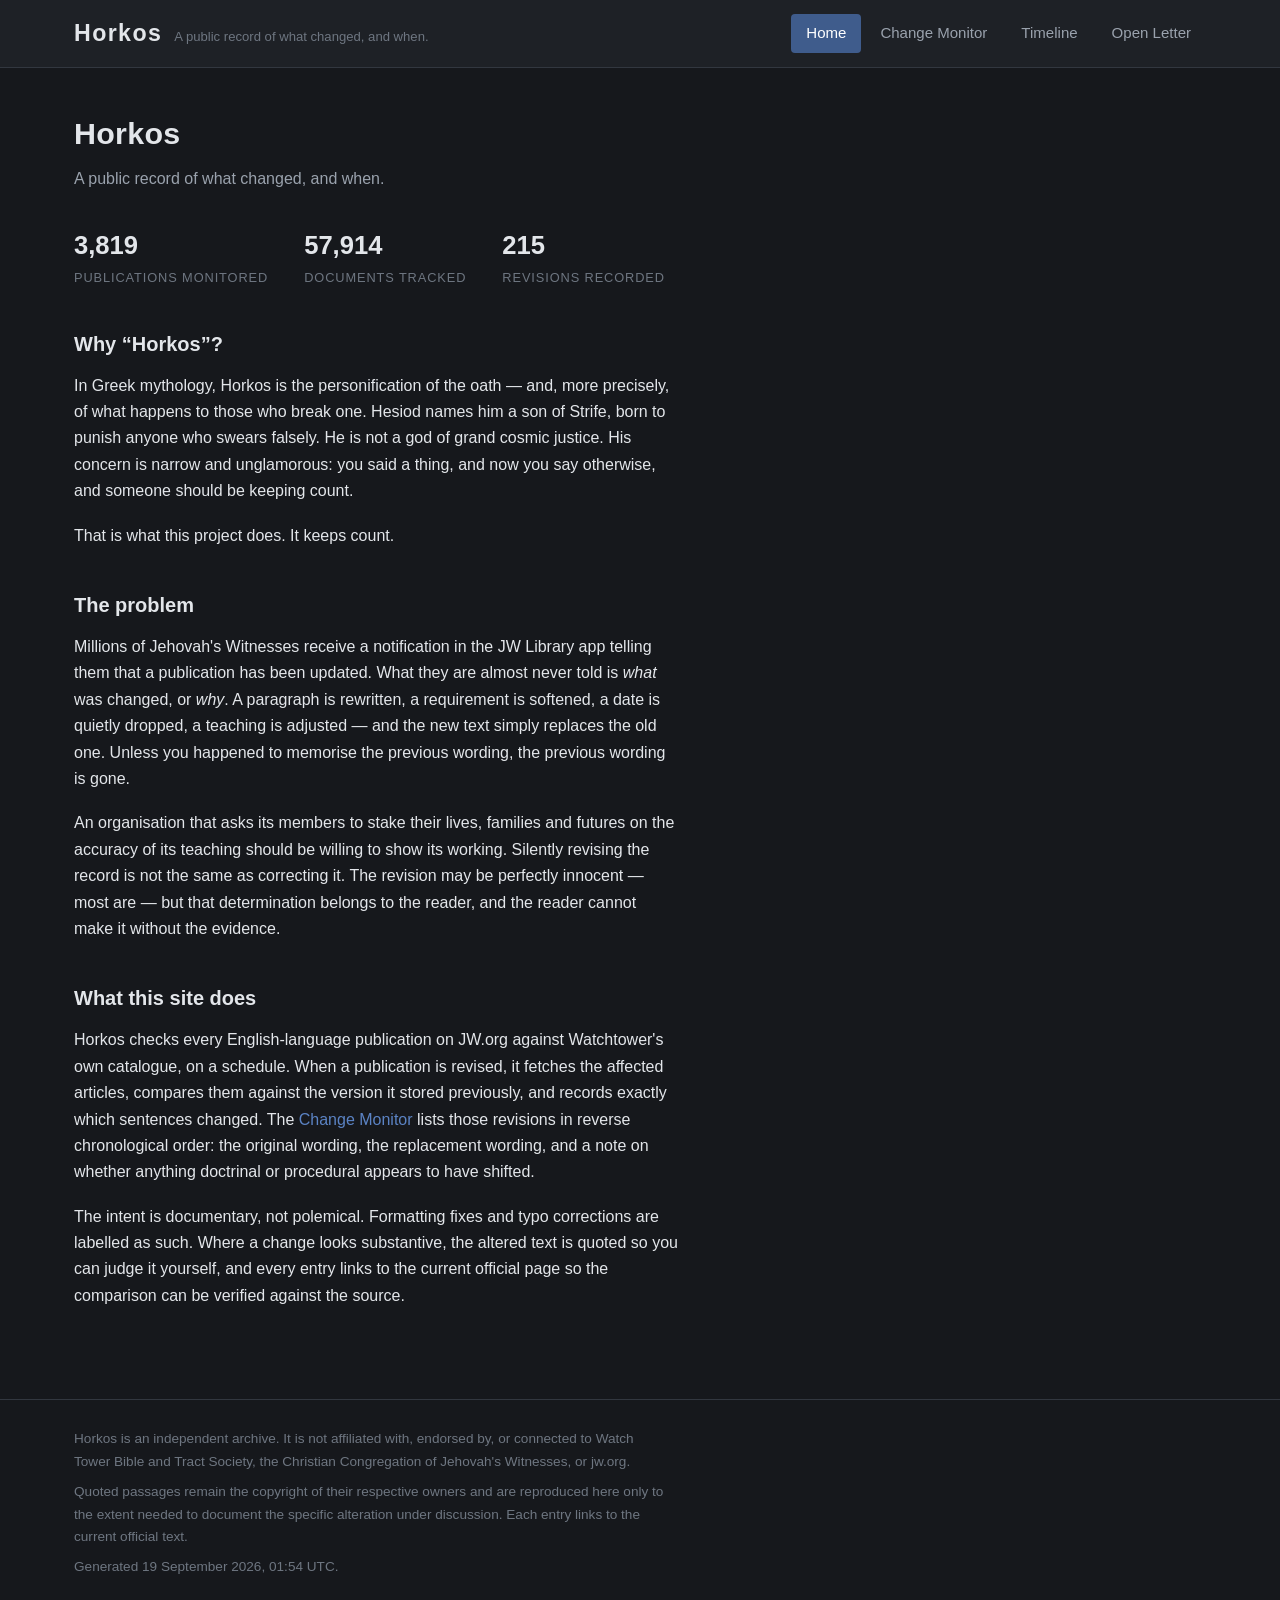
==== commit 3f118966: "Publish 2026-09-19 01:54 UTC" ====
--- a/index.html
+++ b/index.html
@@ -32,11 +32,11 @@
     <p class="lede">A public record of what changed, and when.</p>
 
     <div class="stats">
-      <div class="stat"><div class="num">3,818</div>
+      <div class="stat"><div class="num">3,819</div>
         <div class="label">Publications monitored</div></div>
-      <div class="stat"><div class="num">57,903</div>
+      <div class="stat"><div class="num">57,914</div>
         <div class="label">Documents tracked</div></div>
-      <div class="stat"><div class="num">205</div>
+      <div class="stat"><div class="num">215</div>
         <div class="label">Revisions recorded</div></div>
     </div>
 
@@ -92,7 +92,7 @@
        reproduced here only to the extent needed to document the specific
        alteration under discussion. Each entry links to the current official
        text.</p>
-    <p>Generated 26 August 2026, 10:49 UTC.</p>
+    <p>Generated 19 September 2026, 01:54 UTC.</p>
   </div>
 </footer>
 </body>
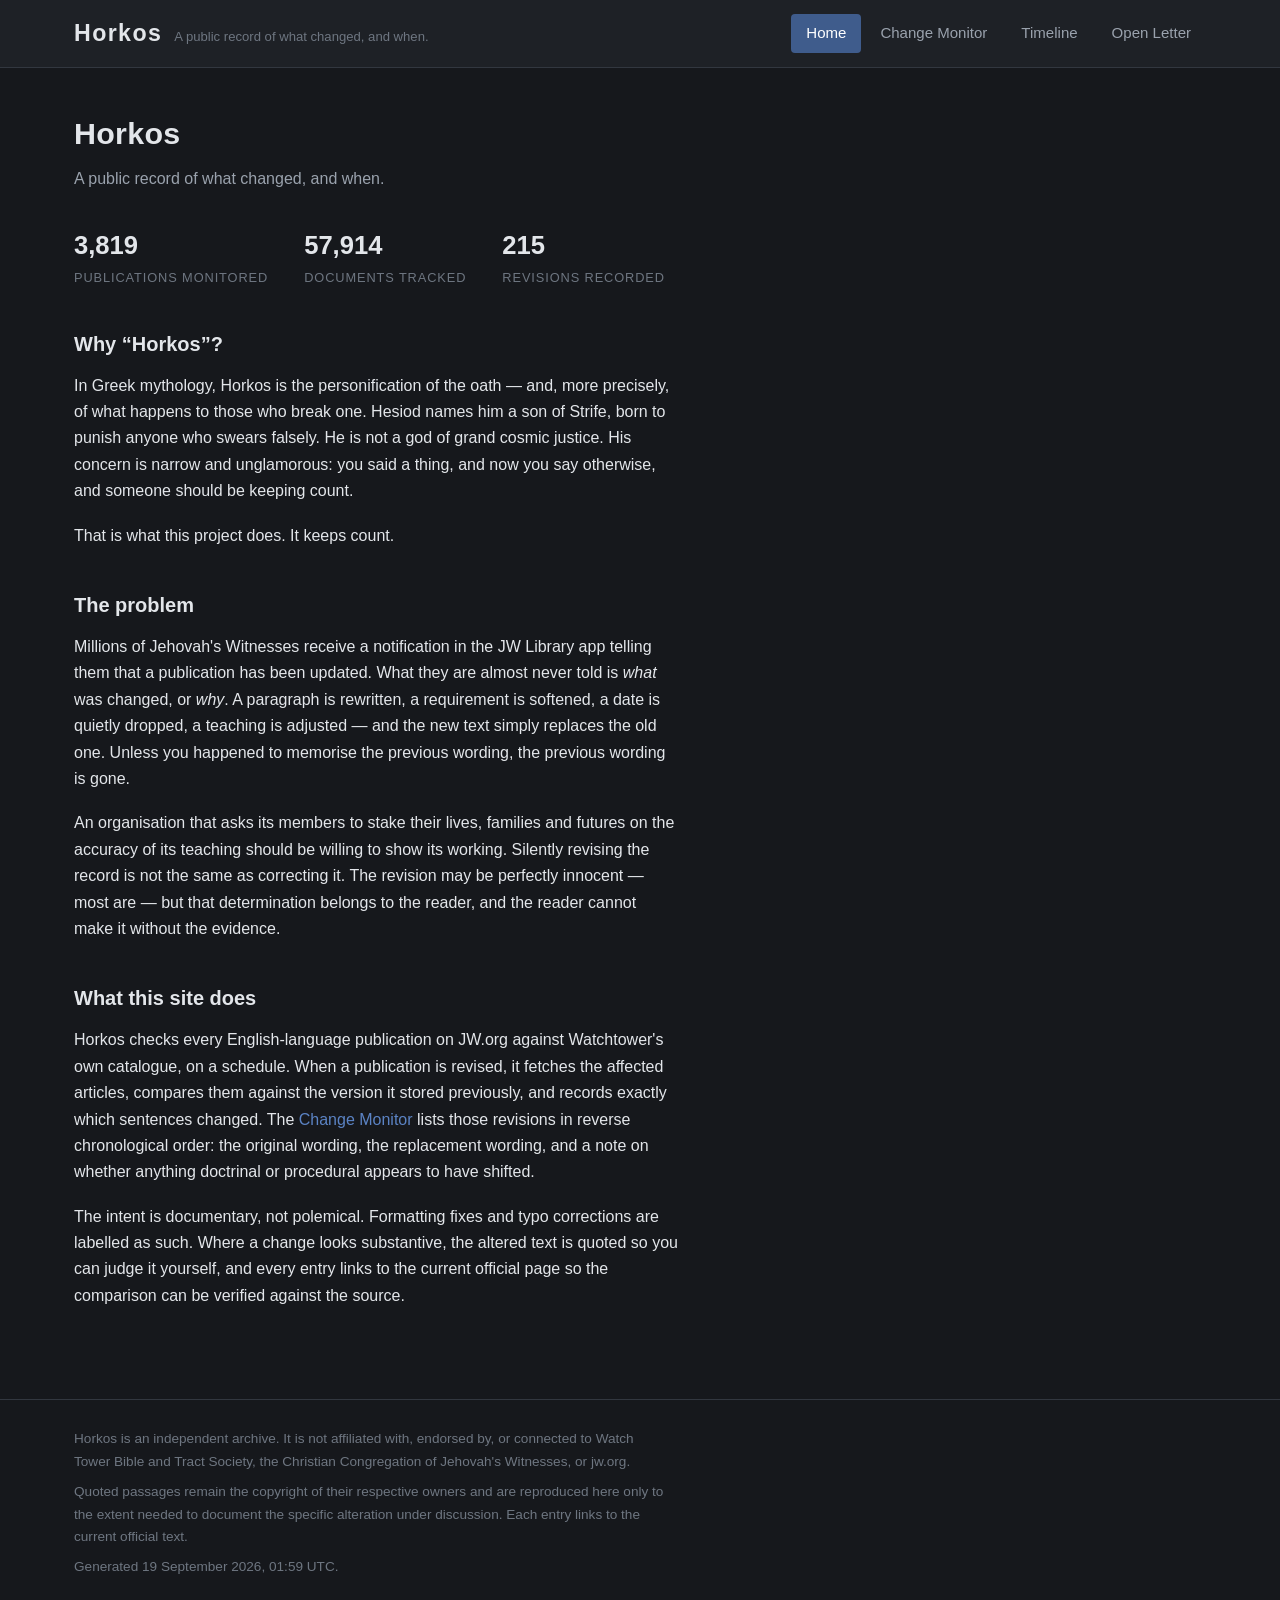
==== commit c0e85d7e: "Publish assessments for the 19 September run" ====
--- a/index.html
+++ b/index.html
@@ -92,7 +92,7 @@
        reproduced here only to the extent needed to document the specific
        alteration under discussion. Each entry links to the current official
        text.</p>
-    <p>Generated 19 September 2026, 01:54 UTC.</p>
+    <p>Generated 19 September 2026, 01:59 UTC.</p>
   </div>
 </footer>
 </body>
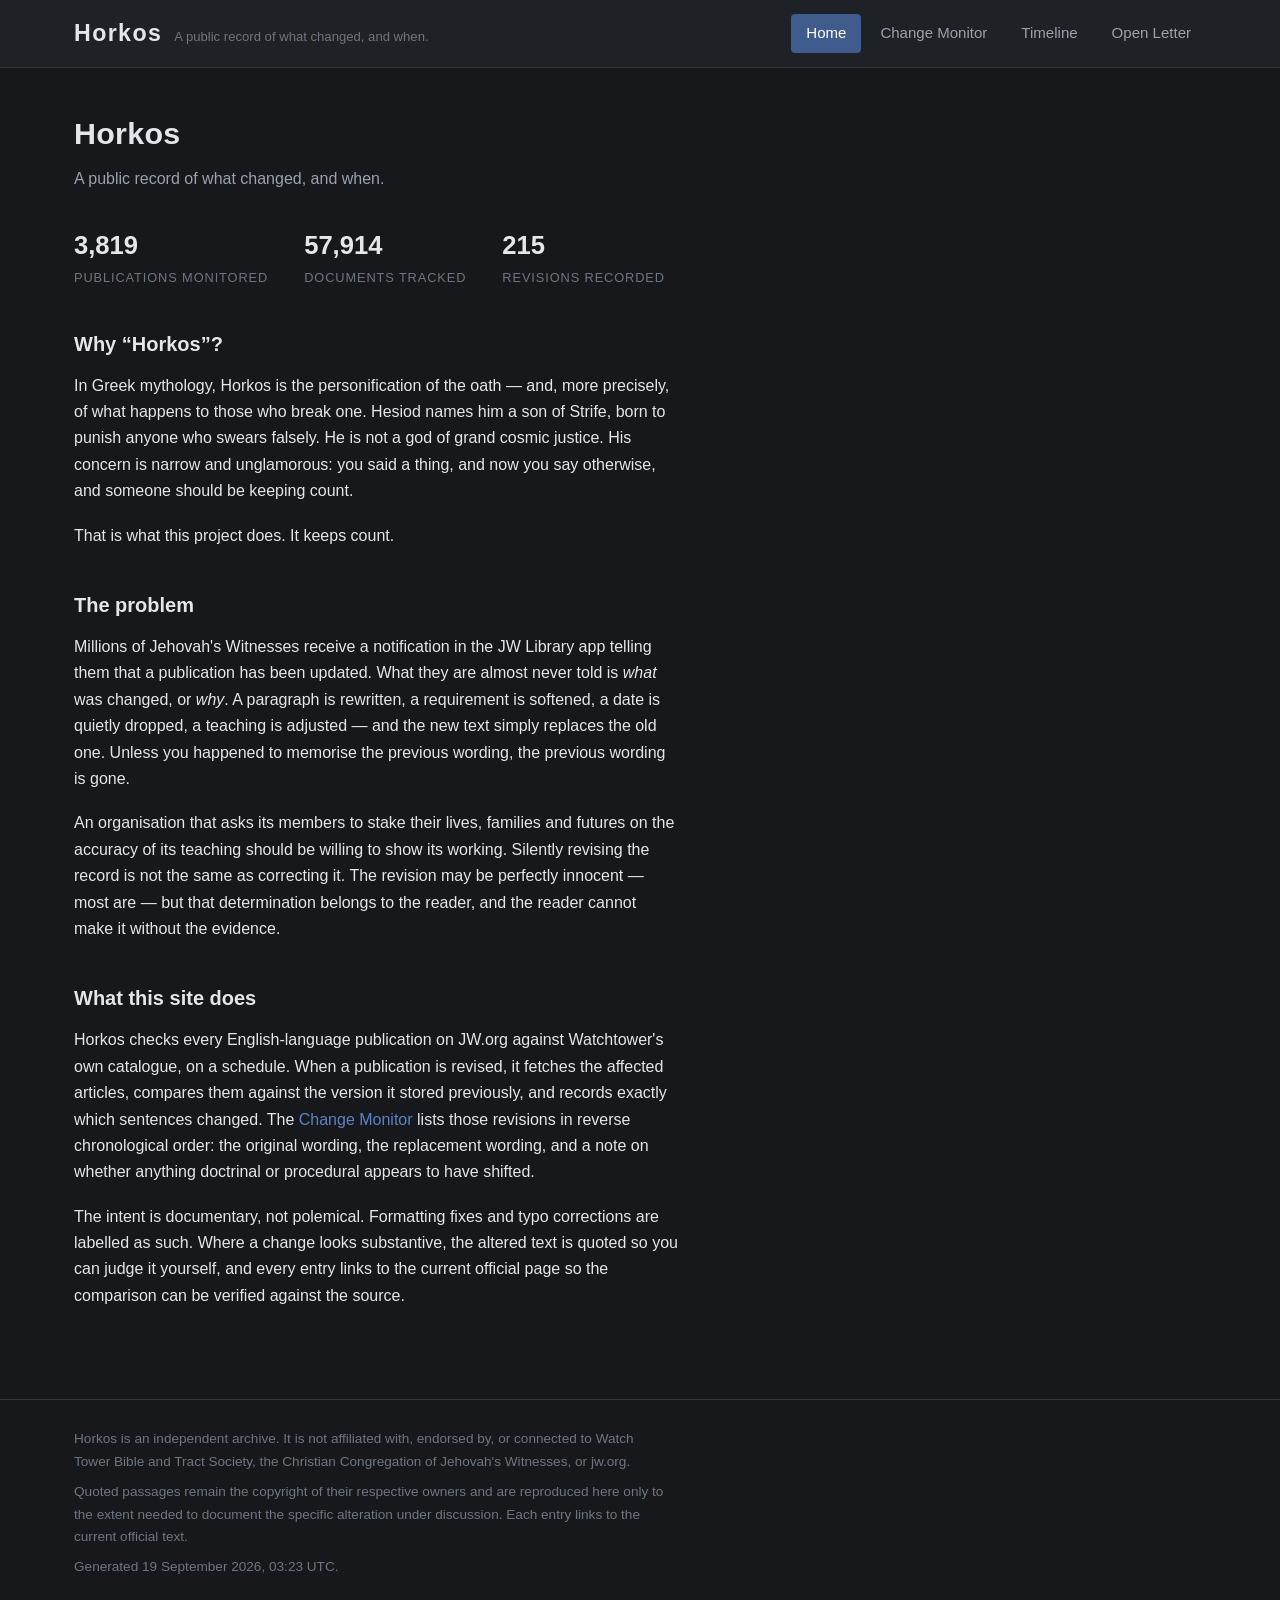
==== commit a747f526: "Publish 2026-09-19: Track B verification, coalesced passages, provenance fix Withholds one entry tha" ====
--- a/index.html
+++ b/index.html
@@ -92,7 +92,7 @@
        reproduced here only to the extent needed to document the specific
        alteration under discussion. Each entry links to the current official
        text.</p>
-    <p>Generated 19 September 2026, 01:59 UTC.</p>
+    <p>Generated 19 September 2026, 03:23 UTC.</p>
   </div>
 </footer>
 </body>
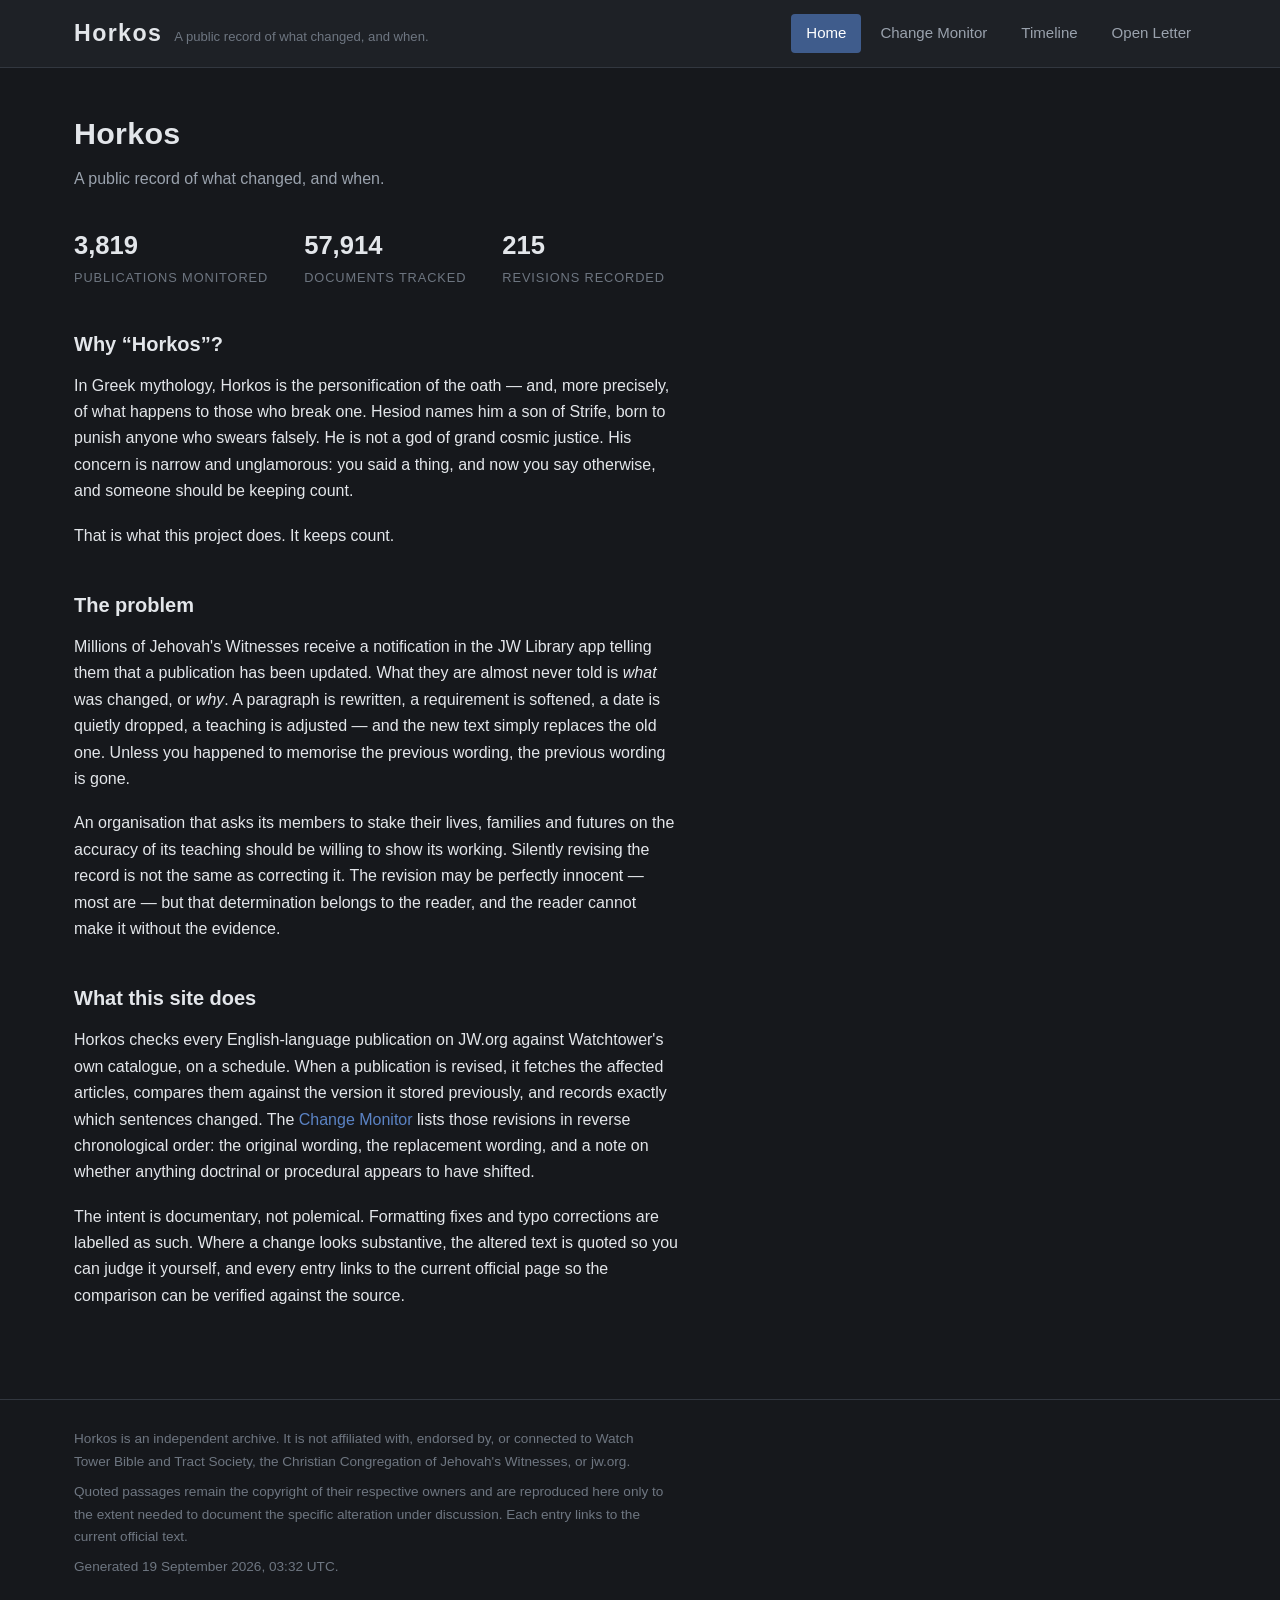
==== commit 430a8fa7: "Publish 2026-09-19 03:32 UTC" ====
--- a/index.html
+++ b/index.html
@@ -92,7 +92,7 @@
        reproduced here only to the extent needed to document the specific
        alteration under discussion. Each entry links to the current official
        text.</p>
-    <p>Generated 19 September 2026, 03:23 UTC.</p>
+    <p>Generated 19 September 2026, 03:32 UTC.</p>
   </div>
 </footer>
 </body>
